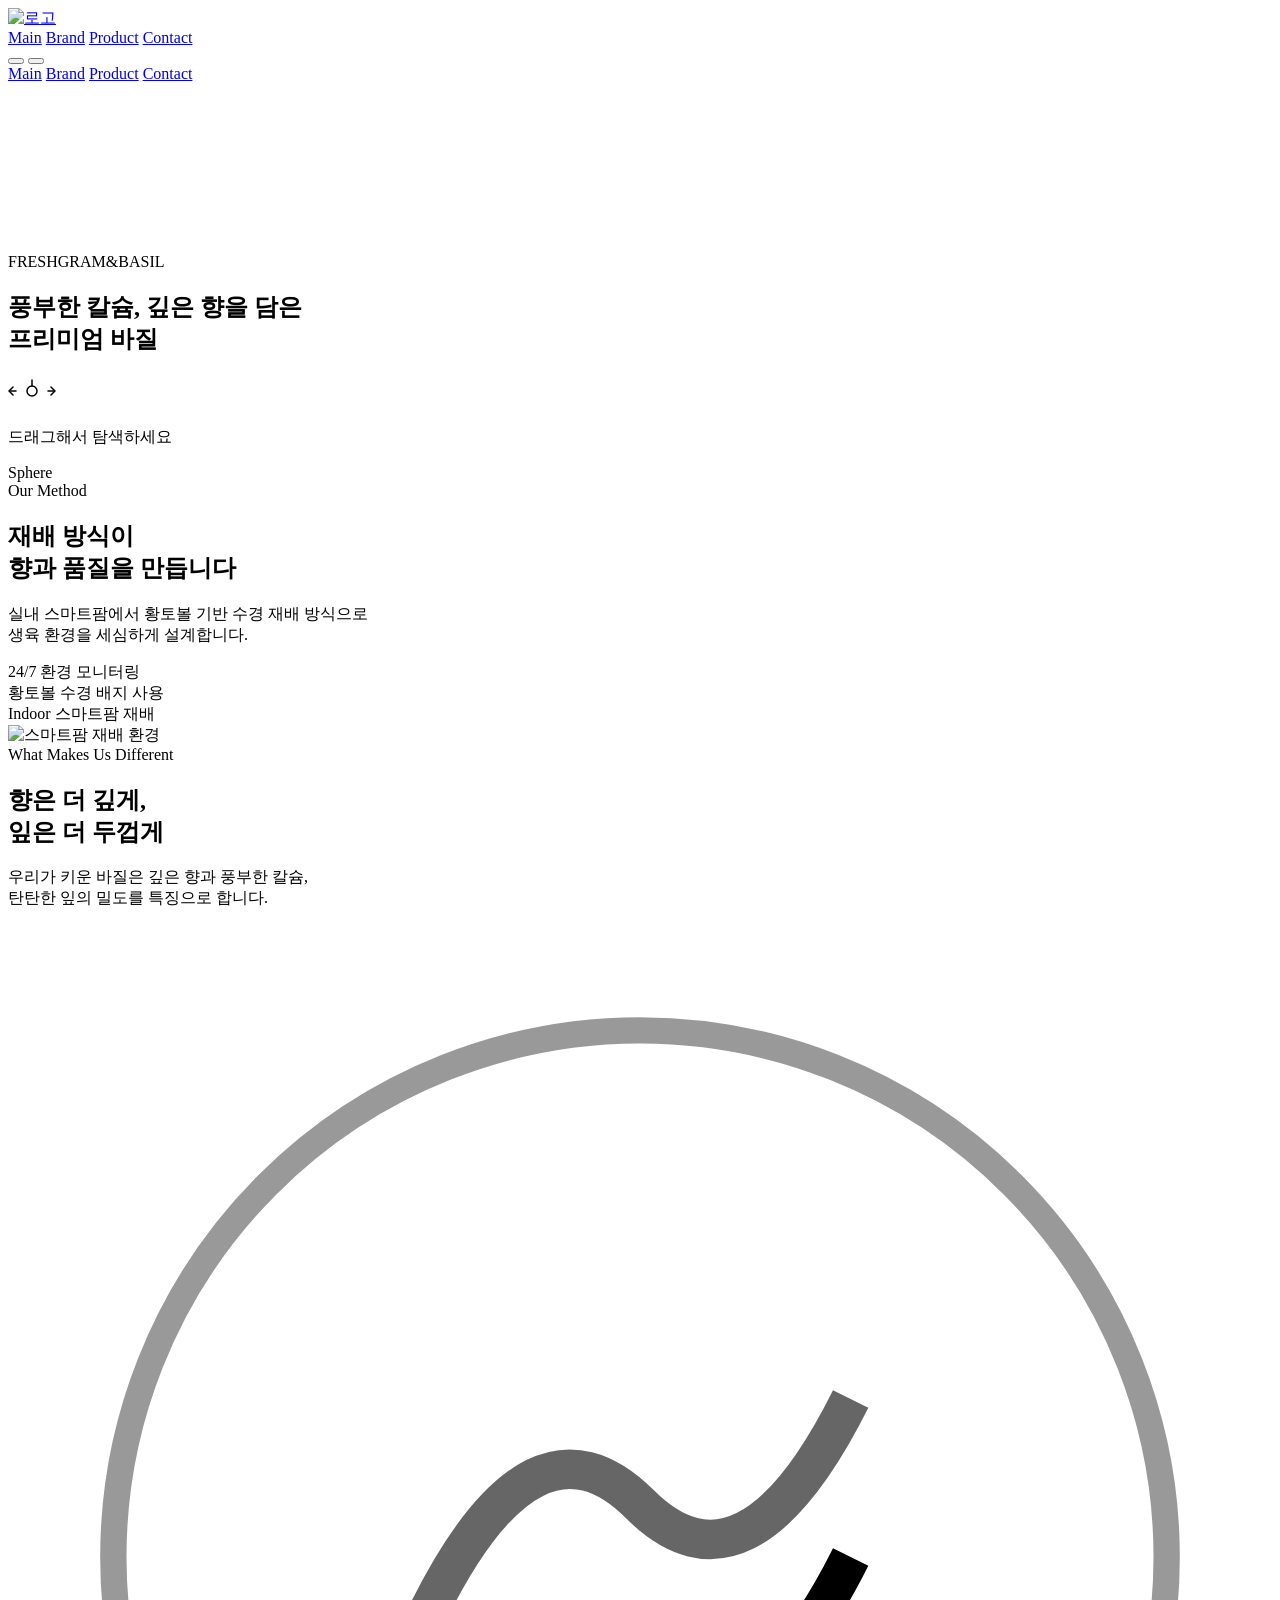
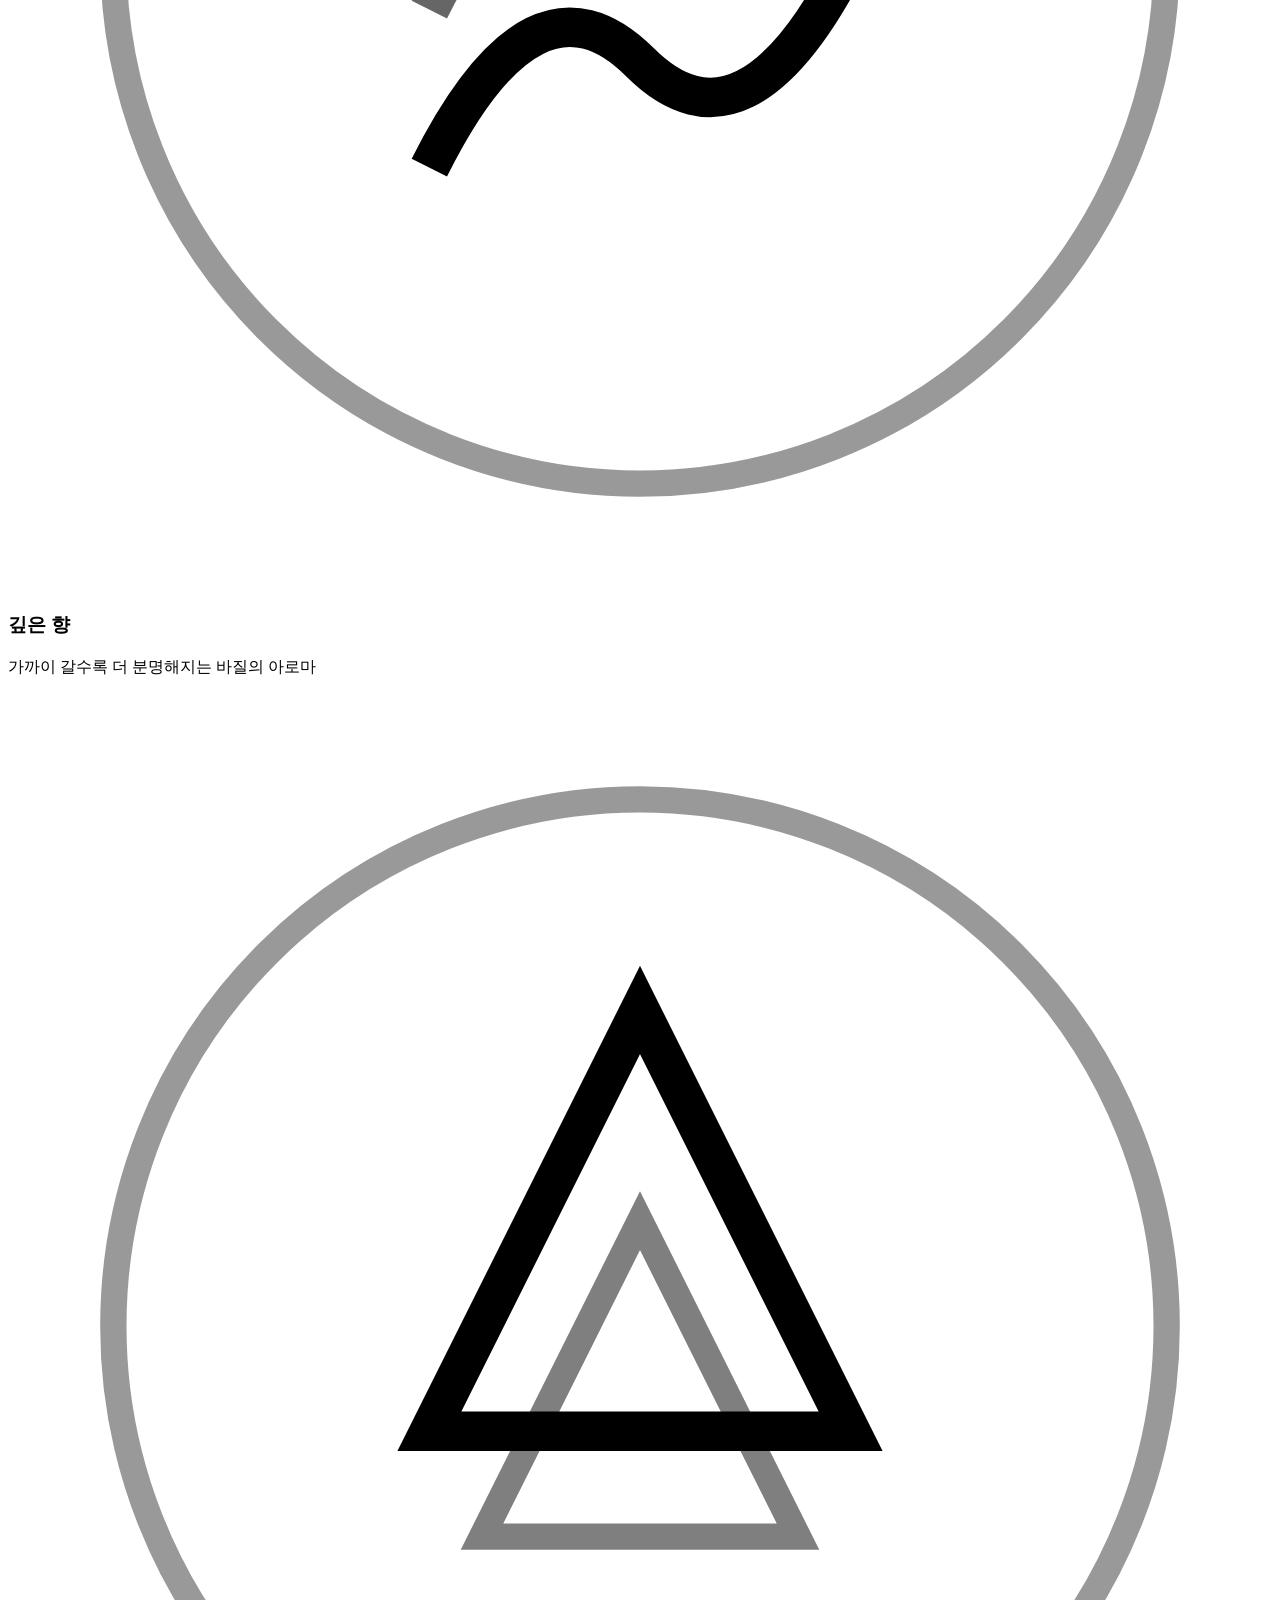
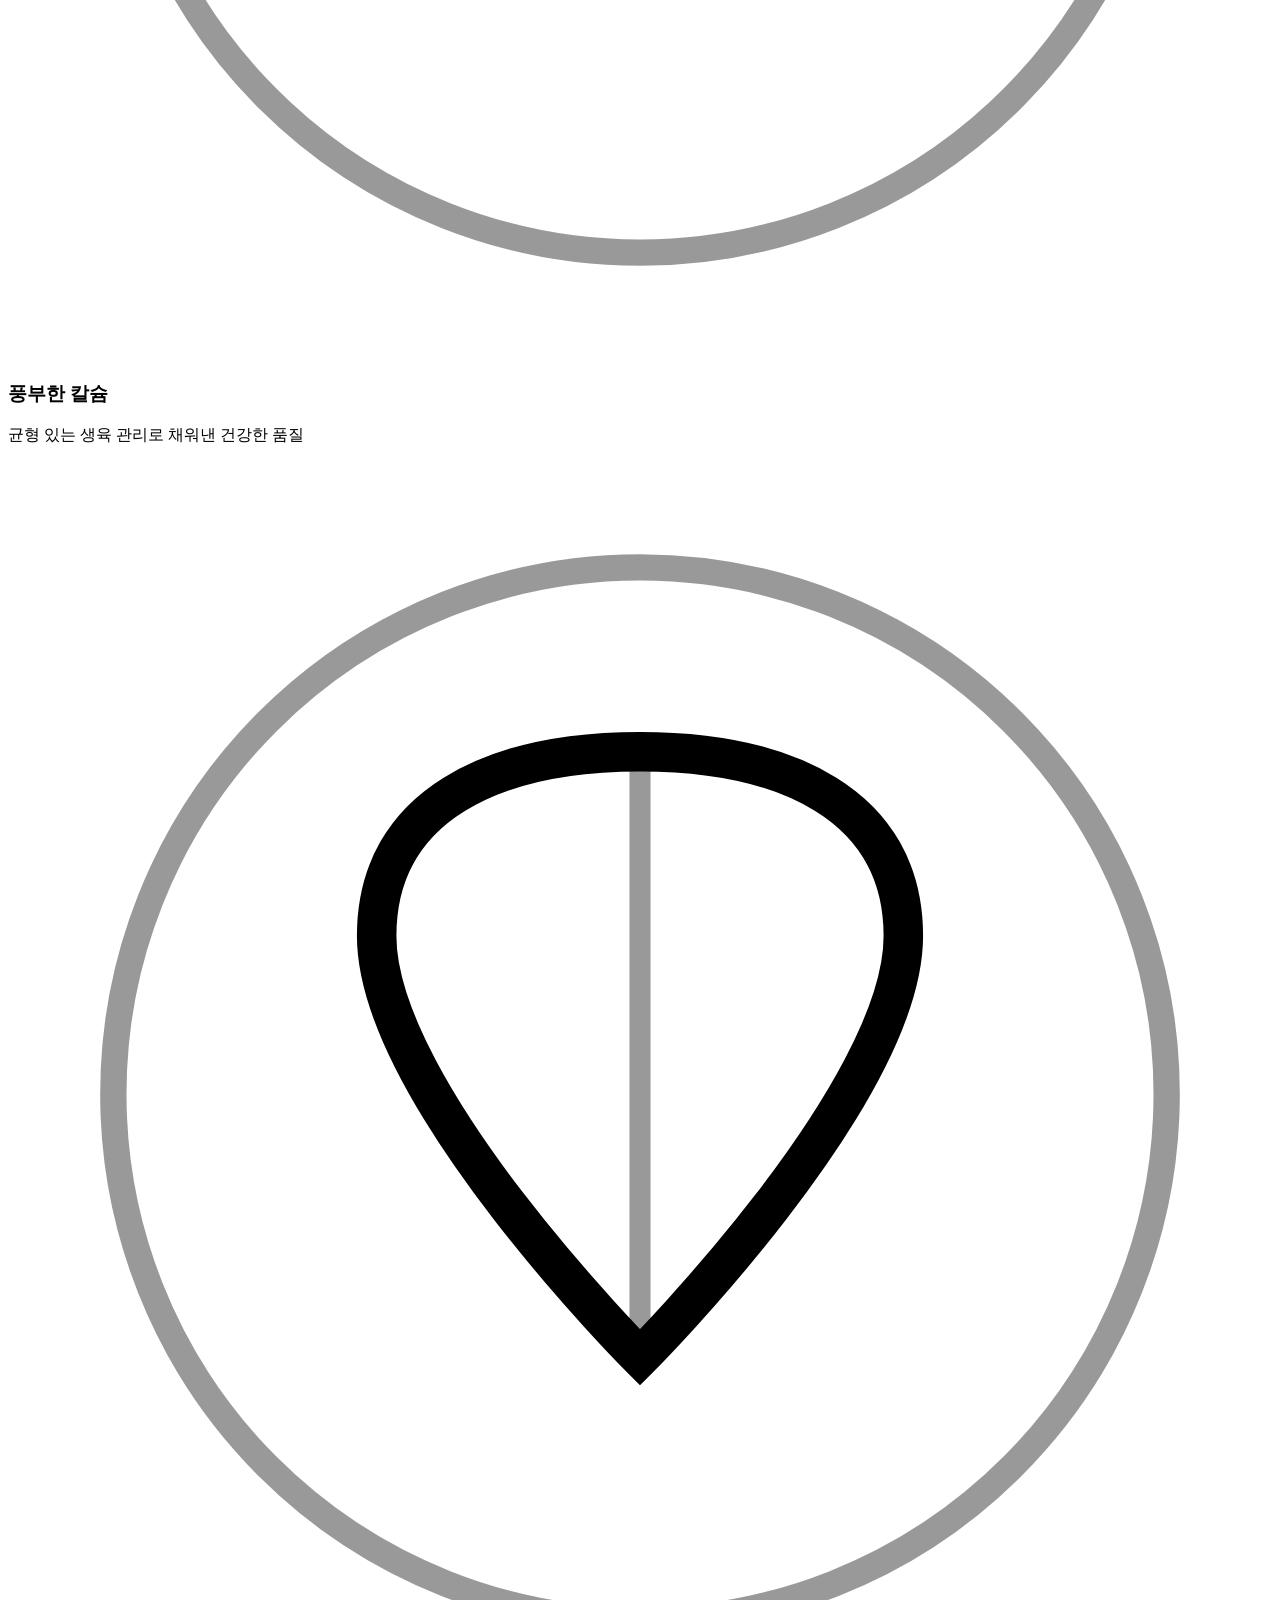
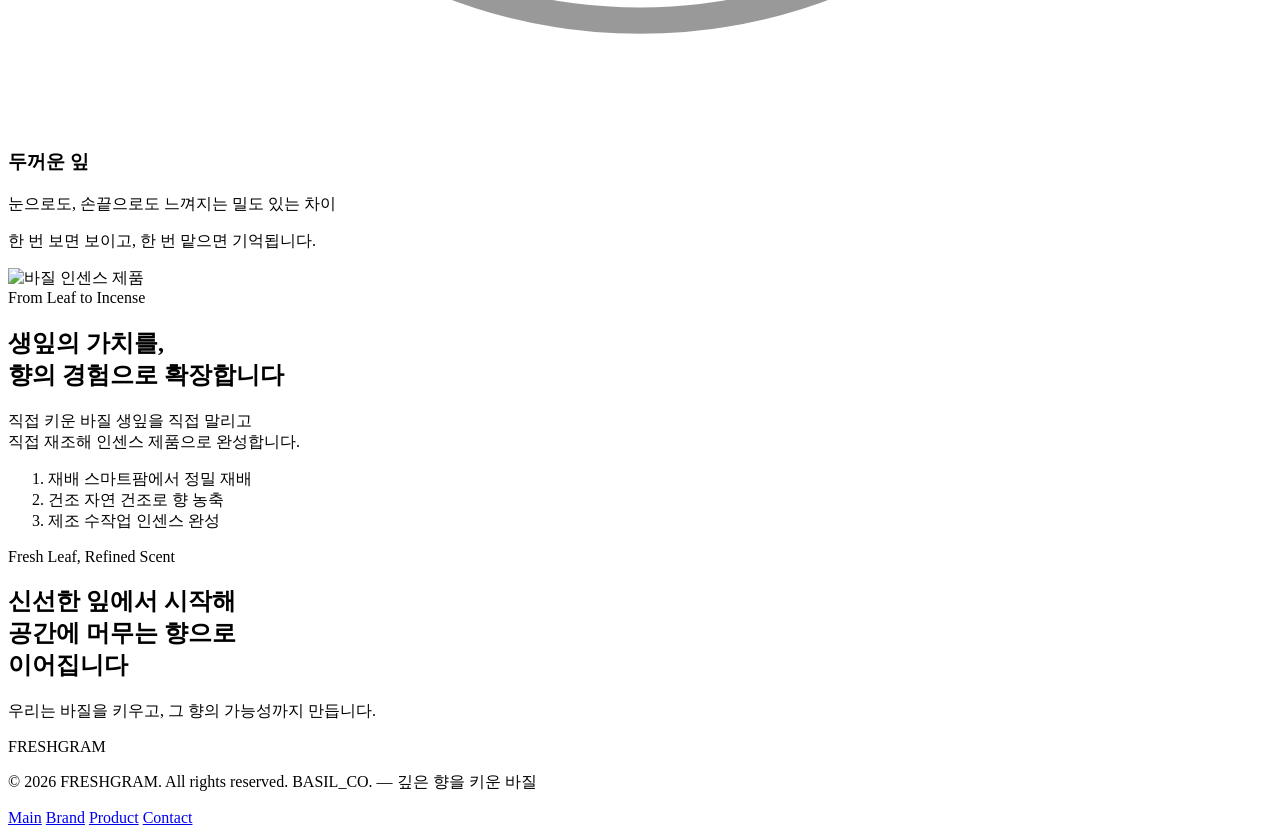
==== index.html @ 09520f6c "Add files via upload" ====
<!DOCTYPE html>
<html lang="ko">
<head>
  <meta charset="UTF-8" />
  <meta name="viewport" content="width=device-width, initial-scale=1.0" />
  <title>VERDANT AROMATICS — 깊은 향을 키운 바질 생잎</title>
  <link rel="stylesheet" href="css/style.css" />
  <link rel="stylesheet" href="css/hero_morph.css" />
</head>
<body>

  <!-- NAV -->
  <header class="nav" id="nav">
    <div class="nav__inner">
      <a href="#main" class="nav__logo">
  <img
    src="images/logo.png" alt="로고"
    class="nav__logo-icon"
  />
</a>
      <nav class="nav__menu" role="navigation" aria-label="주 메뉴">
        <a href="index.html"    class="nav__link nav__link--active">Main</a>
        <a href="brand.html"   class="nav__link" >Brand</a>
        <a href="product.html" class="nav__link" >Product</a>
        <a href="#contact"     class="nav__link">Contact</a>
      </nav>
      <button class="nav__cart" aria-label="장바구니">
        
      </button>
      <button class="nav__hamburger" id="hamburger" aria-label="메뉴 열기" aria-expanded="false">
        <span></span><span></span><span></span>
      </button>
    </div>
    <div class="nav__drawer" id="drawer">
      <a href="index.html"        class="nav__drawer-link">Main</a>
      <a href="brand.html"   class="nav__drawer-link">Brand</a>
      <a href="product.html" class="nav__drawer-link">Product</a>
      <a href="#contact"     class="nav__drawer-link">Contact</a>
    </div>
  </header>


  <!-- =============================================
       SECTION 1 — HERO  (파티클 구 → 바질 잎 모핑)

       레이어 순서 (아래→위):
         ① .hero__bg-img    배경 이미지     z:0  pointer-events:none
         ② .hero__bg-dim    다크 오버레이   z:1  pointer-events:none
         ③ #heroMorphCanvas 파티클 캔버스   z:2  ← 드래그 여기서만
         ④ .hero__overlay   하단 페이드     z:3  pointer-events:none
         ⑤ .hero__content   텍스트         z:4  pointer-events:none
         ⑥ .morph-hint      드래그 힌트    z:5  pointer-events:none
         ⑦ .morph-progress  진행 바        z:5  pointer-events:none

       📁 배경 이미지 교체 방법:
         #heroBgImg 의 src 값을 원하는 경로로 바꾸세요
         예) images/hero-bg.jpg  /  images/basil-field.jpeg
         이미지 없으면 다크 그린 그라디언트 자동 표시
  ============================================= -->
  <section class="hero-outer" id="main" aria-label="히어로">
    <div class="hero-wrap" id="heroWrap">

      <!-- ① 배경 이미지 (z:0)
           pointer-events:none 으로 드래그 완전 통과
           ─────────────────────────────────────── -->
      <div class="hero__bg-img">
        <img
          id="heroBgImg"
          src="images/basil.png"
          alt=""
          aria-hidden="true"
          onerror="this.parentElement.style.display='none'"
        />
      </div>

      <!-- ② 다크 오버레이 (z:1)
           이미지를 눌러서 파티클이 잘 보이게 함
           강도: hero-morph.css .hero__bg-dim rgba 값 조정
           ─────────────────────────────────────── -->
      <div class="hero__bg-dim"></div>

      <!-- ③ Three.js 파티클 캔버스 (z:2)
           드래그 이벤트가 오직 이 캔버스에서만 처리됨
           mix-blend-mode:screen → 배경 이미지와 자연 합성
           ─────────────────────────────────────── -->
      <canvas id="heroMorphCanvas" aria-hidden="true"></canvas>

      <!-- ④ 하단 페이드 오버레이 (z:3)
           텍스트 가독성용 그라디언트
           ─────────────────────────────────────── -->
      <div class="hero__overlay"></div>

      <!-- ⑤ 텍스트 블록 (z:4)
           JS가 모핑 단계에 따라 내용 교체
           ─────────────────────────────────────── -->
      <div class="hero__content">
        <p class="hero__label">FRESHGRAM&amp;BASIL</p>
        <h1 class="hero__headline">
          풍부한 칼슘, 깊은 향을 담은<br />프리미엄 바질
        </h1>
      </div>

      <!-- ⑥ 드래그 유도 힌트 (z:5)
           드래그 시작 시 JS가 opacity 서서히 감소
           ─────────────────────────────────────── -->
      <div class="morph-hint" id="morphHint">
        <div class="morph-hint__icon">
          <svg width="48" height="32" viewBox="0 0 48 32" fill="none">
            <polyline points="8,16 2,16" stroke="currentColor" stroke-width="1.5" stroke-linecap="round"/>
            <polyline points="5,12 1,16 5,20" stroke="currentColor" stroke-width="1.5" stroke-linecap="round" stroke-linejoin="round"/>
            <polyline points="40,16 46,16" stroke="currentColor" stroke-width="1.5" stroke-linecap="round"/>
            <polyline points="43,12 47,16 43,20" stroke="currentColor" stroke-width="1.5" stroke-linecap="round" stroke-linejoin="round"/>
            <circle cx="24" cy="16" r="5" stroke="currentColor" stroke-width="1.5" fill="none"/>
            <line x1="24" y1="11" x2="24" y2="5" stroke="currentColor" stroke-width="1.5" stroke-linecap="round"/>
          </svg>
        </div>
        <p class="morph-hint__text">드래그해서 탐색하세요</p>
      </div>

      <!-- ⑦ 모핑 진행 바 (z:5)
           Sphere → Morphing → Basil Leaf 단계 표시
           ─────────────────────────────────────── -->
      <div class="morph-progress">
        <div class="morph-progress__bar" id="morphProgressBar"></div>
        <span class="morph-progress__label" id="morphProgressLabel">Sphere</span>
      </div>

    </div>
  </section>


  <!-- SECTION 2: BRAND -->
  <section class="section section--cream" id="brand" aria-label="브랜드 철학">
    <div class="container split">
      <div class="split__text reveal">
        <span class="eyebrow">Our Method</span>
        <h2 class="headline-md">
          재배 방식이<br />향과 품질을 만듭니다
        </h2>
        <p class="body-lg">
          실내 스마트팜에서 황토볼 기반 수경 재배 방식으로<br />
          생육 환경을 세심하게 설계합니다.
        </p>
        <div class="stat-row">
          <div class="stat-item">
            <span class="stat-num">24/7</span>
            <span class="stat-desc">환경 모니터링</span>
          </div>
          <div class="stat-divider"></div>
          <div class="stat-item">
            <span class="stat-num">황토볼</span>
            <span class="stat-desc">수경 배지 사용</span>
          </div>
          <div class="stat-divider"></div>
          <div class="stat-item">
            <span class="stat-num">Indoor</span>
            <span class="stat-desc">스마트팜 재배</span>
          </div>
        </div>
      </div>
      <div class="split__image reveal reveal--right">
        <img src="images/브랜드사진/farm.jpeg" alt="스마트팜 재배 환경" class="split__img" loading="lazy"
             onerror="this.parentElement.classList.add('img-fallback')" />
        <div class="split__image-accent"></div>
      </div>
    </div>
  </section>


  <!-- SECTION 3: 품질 특징 -->
  <section class="section section--dark" id="quality" aria-label="품질 특징">
    <div class="container">
      <div class="quality__header reveal">
        <span class="eyebrow eyebrow--light">What Makes Us Different</span>
        <h2 class="headline-md headline-md--light">
          향은 더 깊게,<br />잎은 더 두껍게
        </h2>
        <p class="body-lg body-lg--muted">
          우리가 키운 바질은 깊은 향과 풍부한 칼슘,<br />탄탄한 잎의 밀도를 특징으로 합니다.
        </p>
      </div>
      <div class="feature-grid">
        <article class="feature-card reveal" style="--delay:0ms">
          <div class="feature-card__icon">
            <svg viewBox="0 0 48 48" fill="none">
              <circle cx="24" cy="24" r="20" stroke="currentColor" stroke-width="1" opacity="0.4"/>
              <path d="M16 32Q20 24 24 28Q28 32 32 24" stroke="currentColor" stroke-width="1.5" fill="none"/>
              <path d="M16 26Q20 18 24 22Q28 26 32 18" stroke="currentColor" stroke-width="1.5" fill="none" opacity="0.6"/>
            </svg>
          </div>
          <h3 class="feature-card__title">깊은 향</h3>
          <p class="feature-card__desc">가까이 갈수록 더 분명해지는 바질의 아로마</p>
        </article>
        <article class="feature-card reveal" style="--delay:120ms">
          <div class="feature-card__icon">
            <svg viewBox="0 0 48 48" fill="none">
              <circle cx="24" cy="24" r="20" stroke="currentColor" stroke-width="1" opacity="0.4"/>
              <polygon points="24,12 32,28 16,28" stroke="currentColor" stroke-width="1.5" fill="none"/>
              <polygon points="24,20 30,32 18,32" stroke="currentColor" stroke-width="1" fill="none" opacity="0.5"/>
            </svg>
          </div>
          <h3 class="feature-card__title">풍부한 칼슘</h3>
          <p class="feature-card__desc">균형 있는 생육 관리로 채워낸 건강한 품질</p>
        </article>
        <article class="feature-card reveal" style="--delay:240ms">
          <div class="feature-card__icon">
            <svg viewBox="0 0 48 48" fill="none">
              <circle cx="24" cy="24" r="20" stroke="currentColor" stroke-width="1" opacity="0.4"/>
              <path d="M24 34C24 34 14 24 14 18C14 13 18.5 11 24 11C29.5 11 34 13 34 18C34 24 24 34 24 34Z"
                    stroke="currentColor" stroke-width="1.5" fill="none"/>
              <path d="M24 34L24 11" stroke="currentColor" stroke-width="0.8" opacity="0.4"/>
            </svg>
          </div>
          <h3 class="feature-card__title">두꺼운 잎</h3>
          <p class="feature-card__desc">눈으로도, 손끝으로도 느껴지는 밀도 있는 차이</p>
        </article>
      </div>
      <p class="quality__quote reveal">
        한 번 보면 보이고, 한 번 맡으면 기억됩니다.
      </p>
    </div>
  </section>


  <!-- SECTION 4: PRODUCT -->
  <section class="section section--cream" id="product" aria-label="제품 소개">
    <div class="container split split--reverse">
      <div class="split__image reveal">
        <img src="images/브랜드사진/incense.png" alt="바질 인센스 제품" class="split__img" loading="lazy"
             onerror="this.parentElement.classList.add('img-fallback')" />
        <div class="split__image-accent split__image-accent--left"></div>
      </div>
      <div class="split__text reveal reveal--right">
        <span class="eyebrow">From Leaf to Incense</span>
        <h2 class="headline-md">
          생잎의 가치를,<br />향의 경험으로 확장합니다
        </h2>
        <p class="body-lg">
          직접 키운 바질 생잎을 직접 말리고<br />
          직접 재조해 인센스 제품으로 완성합니다.
        </p>
        <ol class="process-list">
          <li class="process-item">
            <span class="process-item__step">재배</span>
            <span class="process-item__desc">스마트팜에서 정밀 재배</span>
          </li>
          <li class="process-item">
            <span class="process-item__step">건조</span>
            <span class="process-item__desc">자연 건조로 향 농축</span>
          </li>
          <li class="process-item">
            <span class="process-item__step">제조</span>
            <span class="process-item__desc">수작업 인센스 완성</span>
          </li>
        </ol>
      </div>
    </div>
  </section>


  <!-- SECTION 5: CONTACT -->
  <section class="section section--forest" id="contact" aria-label="문의">
    <div class="closing__bg-img">
      <img src="images/브랜드사진/farm.jpeg" alt="" aria-hidden="true" loading="lazy"
           onerror="this.style.display='none'" />
    </div>
    <div class="container closing__content reveal">
      <span class="eyebrow eyebrow--gold">Fresh Leaf, Refined Scent</span>
      <h2 class="display-lg display-lg--light">
        신선한 잎에서 시작해<br />공간에 머무는 향으로 <br />이어집니다
      </h2>
      <p class="body-lg body-lg--muted">
        우리는 바질을 키우고, 그 향의 가능성까지 만듭니다.
      </p>
    </div>
  </section>


  <!-- FOOTER -->
  <footer class="footer">
    <div class="container footer__inner">
      <p class="footer__brand">FRESHGRAM</p>
      <p class="footer__copy">
        © 2026 FRESHGRAM. All rights reserved. BASIL_CO. — 깊은 향을 키운 바질</span>
      </p>
      <nav class="footer__links" aria-label="푸터 메뉴">
        <a href="#main">Main</a>
        <a href="#brand">Brand</a>
        <a href="#product">Product</a>
        <a href="#contact">Contact</a>
      </nav>
    </div>
  </footer>

  <div class="toast" id="toast" role="status" aria-live="polite"></div>

  <script src="js/cursor.js"></script> 
  <script src="js/smoke.js"></script>
  <script src="js/hero_morph.js"></script>
  <script src="js/script.js"></script>
</body>
</html>
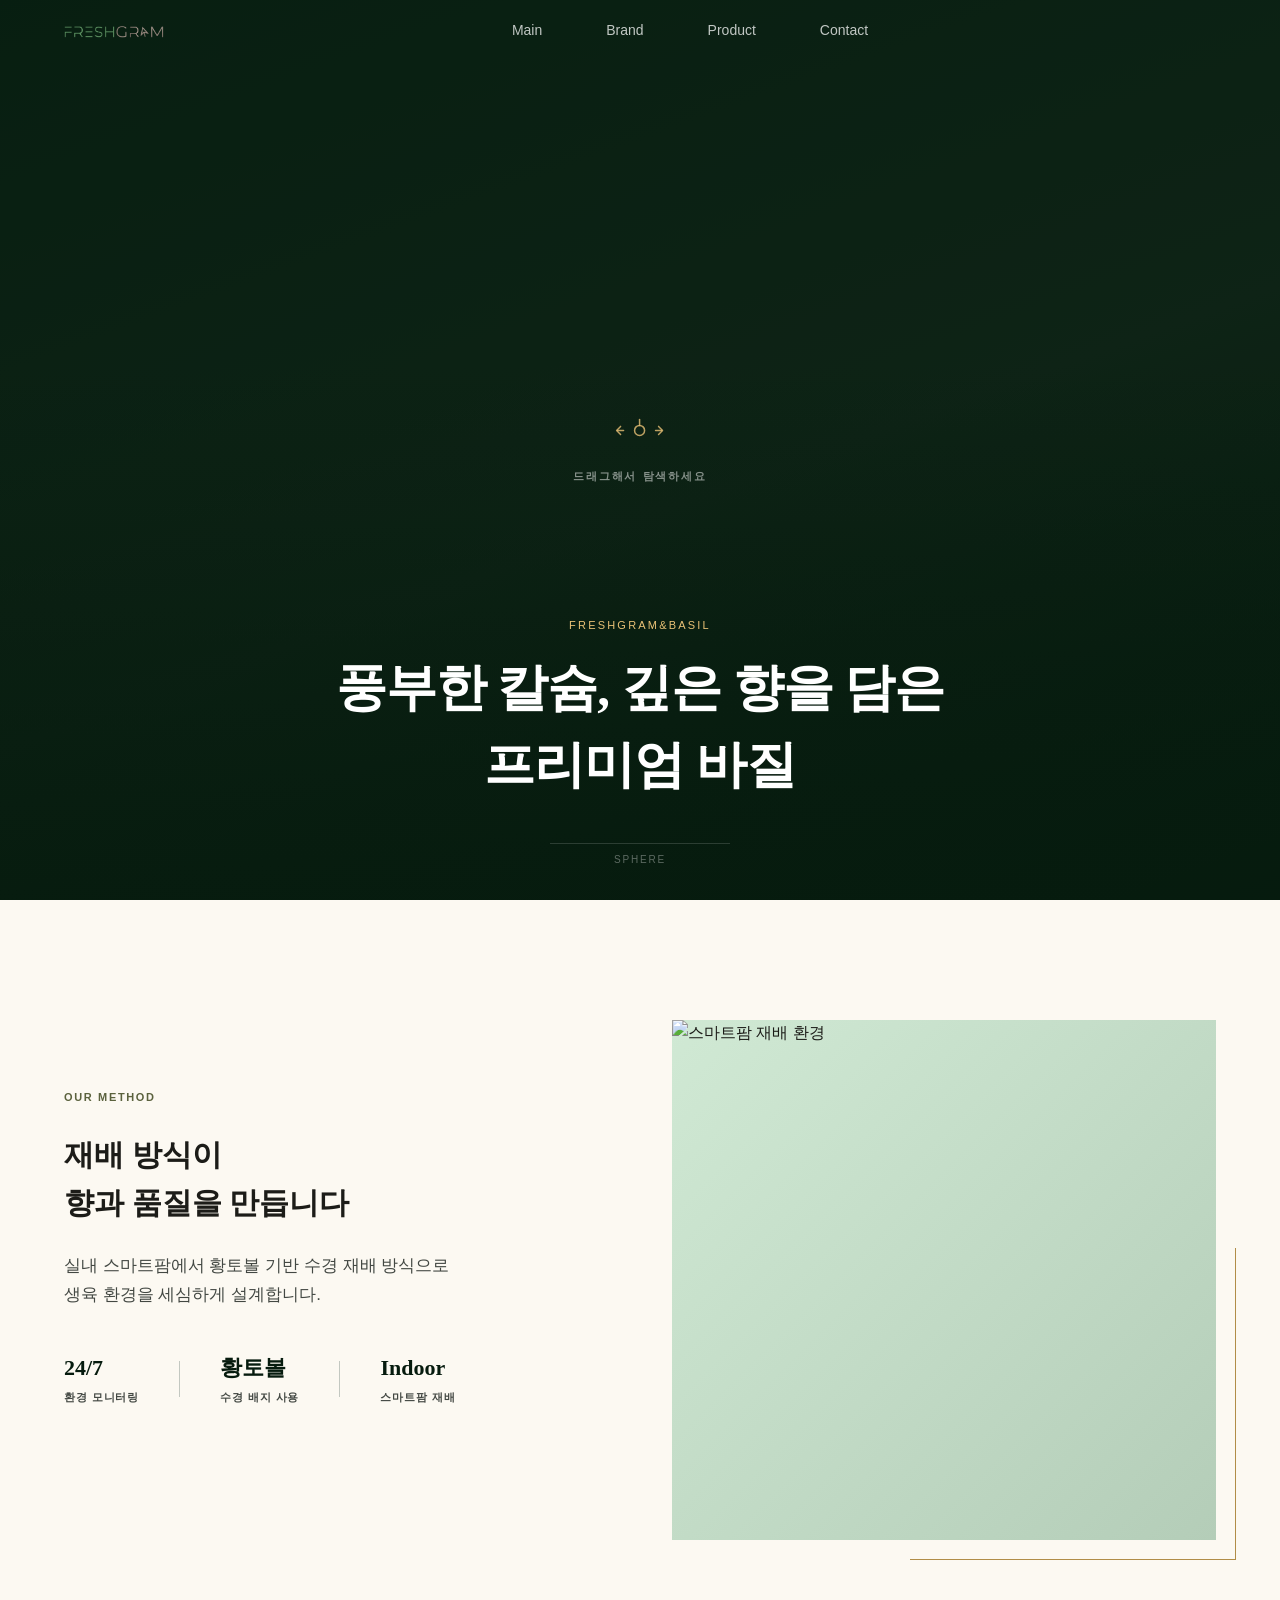
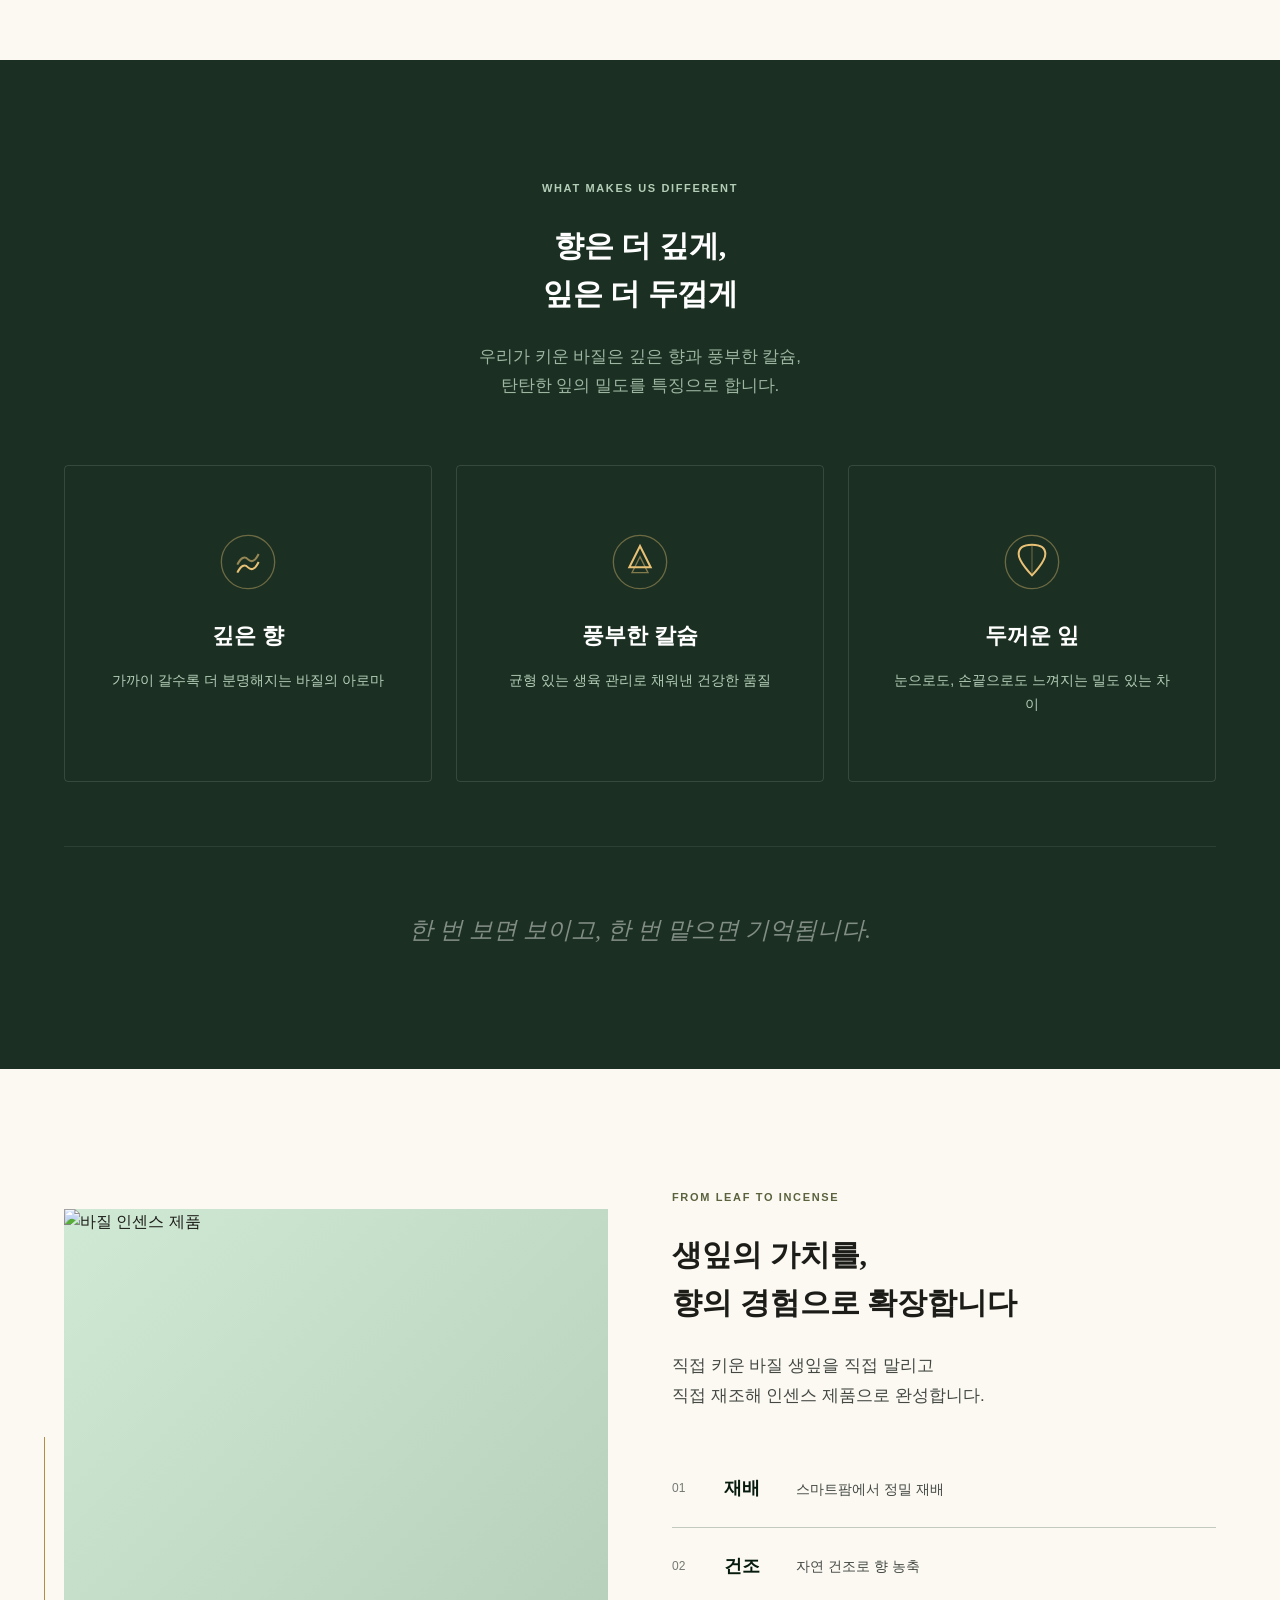
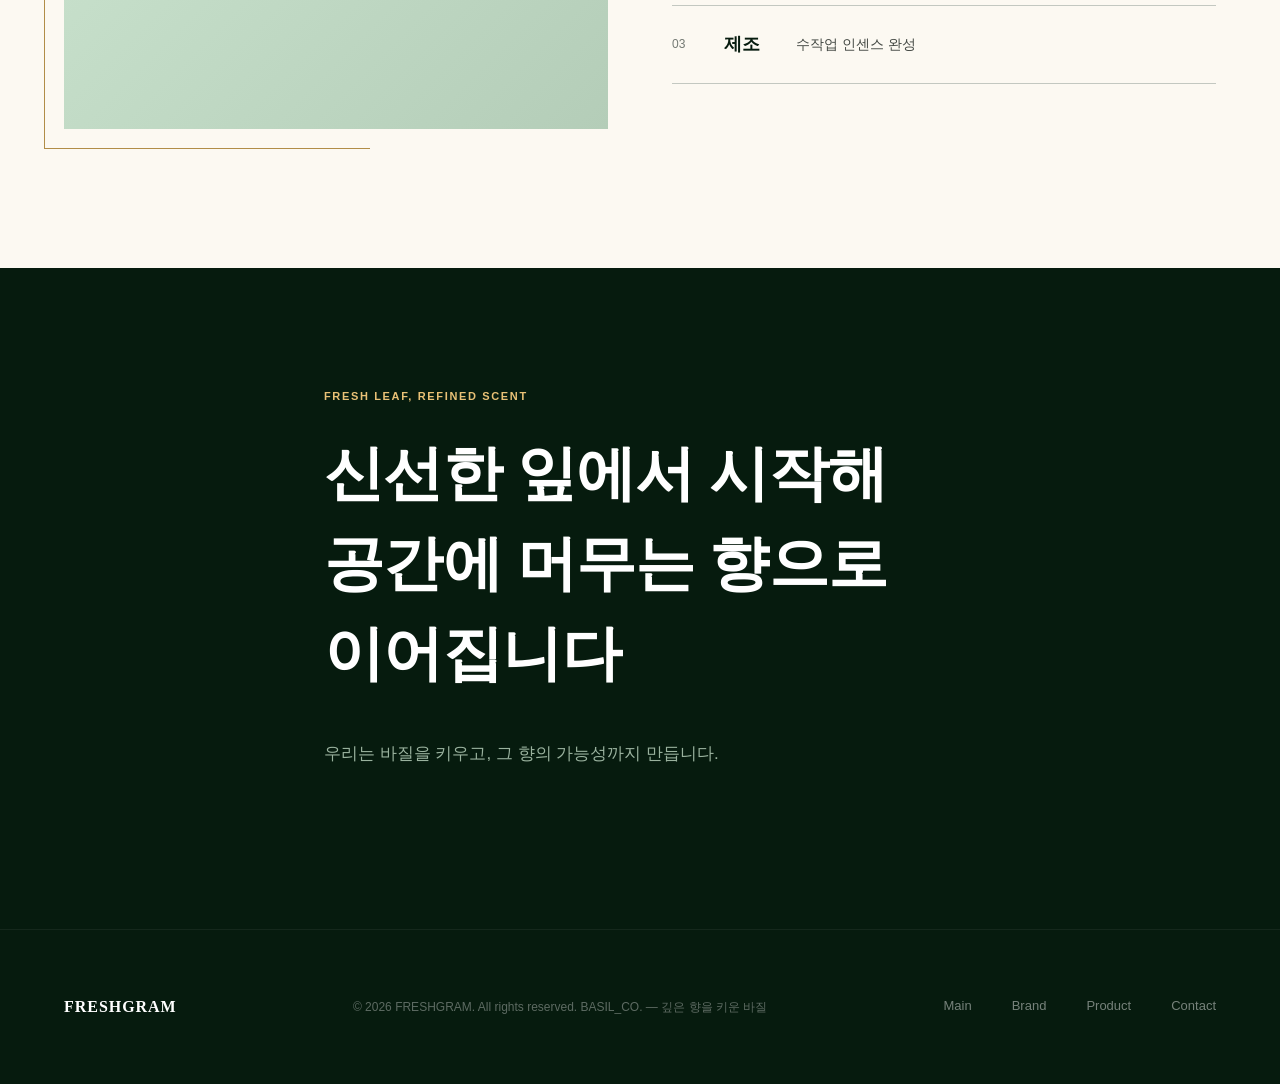
==== commit 21b0b09e: "Update index.html" ====
--- a/index.html
+++ b/index.html
@@ -3,9 +3,9 @@
 <head>
   <meta charset="UTF-8" />
   <meta name="viewport" content="width=device-width, initial-scale=1.0" />
-  <title>VERDANT AROMATICS — 깊은 향을 키운 바질 생잎</title>
+  <title>Freshgram</title>
   <link rel="stylesheet" href="css/style.css" />
-  <link rel="stylesheet" href="css/hero_morph.css" />
+  <link rel="stylesheet" href="css/Hero_morph.css" />
 </head>
 <body>
 
@@ -296,7 +296,7 @@
 
   <script src="js/cursor.js"></script> 
   <script src="js/smoke.js"></script>
-  <script src="js/hero_morph.js"></script>
+  <script src="js/Hero_morph.js"></script>
   <script src="js/script.js"></script>
 </body>
-</html>+</html>
--- a/css/style.css
+++ b/css/style.css
@@ -0,0 +1,304 @@
+/* =============================================
+   VERDANT AROMATICS — style.css
+   ✅ file:// 완전 호환 / 외부 리소스 없음
+============================================= */
+
+/* ── 1. 디자인 토큰 ─────────────────────── */
+:root {
+  --color-surface:        #fcf9f2;
+  --color-surface-dim:    #dcdad3;
+  --color-on-surface:     #1c1c18;
+  --color-on-surface-var: #434843;
+  --color-outline:        #737973;
+  --color-outline-var:    #c3c8c1;
+  --color-primary:        #061b0e;
+  --color-primary-bg:     #1b3022;
+  --color-primary-light:  #b4cdb8;
+  --color-primary-xlight: #d0e9d4;
+  --color-secondary:      #5b623e;
+  --color-gold:           #b18d48;
+  --color-gold-light:     #e9c176;
+  --color-white:          #ffffff;
+
+  --font-display: Georgia, 'Times New Roman', 'Nanum Myeongjo', serif;
+  --font-body: -apple-system, BlinkMacSystemFont, 'Apple SD Gothic Neo',
+               'Malgun Gothic', 'Noto Sans KR', sans-serif;
+
+  --space-sm:  16px;
+  --space-md:  24px;
+  --space-lg:  40px;
+  --space-xl:  64px;
+  --space-2xl: 120px;
+
+  --container-max:  1280px;
+  --margin-desktop: 64px;
+  --radius:         4px;
+  --ease-out: cubic-bezier(0.25, 0.46, 0.45, 0.94);
+}
+
+/* ── 2. 리셋 ─────────────────────────────── */
+*, *::before, *::after { box-sizing: border-box; margin: 0; padding: 0; }
+html { scroll-behavior: smooth; font-size: 16px; }
+body {
+  font-family: var(--font-body);
+  background: var(--color-surface);
+  color: var(--color-on-surface);
+  line-height: 1.6;
+  overflow-x: hidden;
+  -webkit-font-smoothing: antialiased;
+}
+img, video { display: block; max-width: 100%; }
+a { text-decoration: none; color: inherit; }
+button { background: none; border: none; cursor: pointer; font-family: var(--font-body); }
+ol, ul { list-style: none; }
+:focus-visible { outline: 2px solid var(--color-gold); outline-offset: 3px; }
+@media (prefers-reduced-motion: reduce) {
+  *, *::before, *::after { animation-duration: 0.01ms !important; transition-duration: 0.01ms !important; }
+}
+
+/* ── 3. 공통 레이아웃 ───────────────────── */
+.container {
+  width: 100%;
+  max-width: var(--container-max);
+  margin-inline: auto;
+  padding-inline: var(--margin-desktop);
+}
+.section { position: relative; padding-block: var(--space-2xl); }
+.section--cream  { background: var(--color-surface); }
+.section--dark   { background: var(--color-primary-bg); }
+.section--forest { background: var(--color-primary); overflow: hidden; }
+
+.split {
+  display: grid;
+  grid-template-columns: 1fr 1fr;
+  gap: var(--space-xl);
+  align-items: center;
+}
+.split--reverse .split__text  { order: 2; }
+.split--reverse .split__image { order: 1; }
+
+/* ── 4. 타이포그래피 ─────────────────────── */
+.eyebrow {
+  display: block;
+  font-size: 11px; font-weight: 600;
+  letter-spacing: 0.15em; text-transform: uppercase;
+  color: var(--color-secondary);
+  margin-bottom: var(--space-md);
+}
+.eyebrow--light { color: var(--color-primary-light); }
+.eyebrow--gold  { color: var(--color-gold-light); }
+
+.display-lg {
+  font-family: var(--font-display);
+  font-size: clamp(36px, 5vw, 60px);
+  font-weight: 700; line-height: 1.5; letter-spacing: -0.01em;
+  color: var(--color-on-surface); margin-bottom: var(--space-lg);
+}
+.display-lg--light { color: var(--color-white); }
+
+.headline-md {
+  font-family: var(--font-display);
+  font-size: clamp(20px, 3.5vw, 30px);
+  font-weight: 700; line-height: 1.6;
+  color: var(--color-on-surface); margin-bottom: var(--space-md);
+}
+.headline-md--light { color: var(--color-white); }
+
+.body-lg {
+  font-size: 17px; line-height: 1.75;
+  color: var(--color-on-surface-var); margin-bottom: var(--space-lg);
+}
+.body-lg--muted { color: var(--color-primary-light); opacity: 0.85; }
+
+/* ── 5. 내비게이션 ───────────────────────── */
+.nav {
+  position: fixed; top: 0; left: 0; right: 0;
+  z-index: 1000;
+  transition: background 0.6s var(--ease-out);
+  background: transparent;
+}
+.nav.scrolled { background: rgba(6,27,14,0.85); }
+.nav.on-light {
+  background: rgba(252,249,242,0.95);
+  box-shadow: 0 1px 0 var(--color-surface-dim);
+}
+.nav__inner {
+  display: flex; align-items: center; justify-content: space-between;
+  padding: var(--space-sm) var(--margin-desktop); height: 64px;
+}
+.nav__logo { display: flex; align-items: center; gap: 10px; color: var(--color-white); transition: color 0.3s; }
+.nav.on-light .nav__logo { color: var(--color-primary); }
+.nav__logo-icon { width: 100px;height: 36px;object-fit: contain; }
+.nav__logo-text { font-family: var(--font-display); font-size: 15px; font-weight: 700; letter-spacing: 0.06em; }
+
+.nav__menu { display: flex; gap: var(--space-xl); }
+.nav__link { font-size: 14px; color: rgba(255,255,255,0.75); transition: color 0.3s; position: relative; padding-bottom: 4px; }
+.nav.on-light .nav__link { color: var(--color-on-surface-var); }
+.nav__link:hover, .nav__link--active { color: var(--color-white); }
+.nav.on-light .nav__link:hover, .nav.on-light .nav__link--active { color: var(--color-primary); }
+.nav__link--active::after { content: ''; position: absolute; bottom: 0; left: 0; right: 0; height: 1px; background: currentColor; }
+
+.nav__cart { color: rgba(255,255,255,0.8); transition: color 0.3s; }
+.nav.on-light .nav__cart { color: var(--color-on-surface); }
+.nav__cart:hover { color: var(--color-gold-light); }
+
+.nav__hamburger { display: none; flex-direction: column; gap: 5px; padding: 4px; }
+.nav__hamburger span { display: block; width: 22px; height: 1.5px; background: var(--color-white); transition: transform 0.3s, opacity 0.3s; }
+.nav.on-light .nav__hamburger span { background: var(--color-on-surface); }
+.nav__hamburger.open span:nth-child(1) { transform: translateY(6.5px) rotate(45deg); }
+.nav__hamburger.open span:nth-child(2) { opacity: 0; }
+.nav__hamburger.open span:nth-child(3) { transform: translateY(-6.5px) rotate(-45deg); }
+
+.nav__drawer { display: none; flex-direction: column; background: var(--color-primary); padding: var(--space-md) var(--space-xl); gap: var(--space-md); }
+.nav__drawer.open { display: flex; }
+.nav__drawer-link { font-size: 16px; color: rgba(255,255,255,0.8); transition: color 0.2s; }
+.nav__drawer-link:hover { color: var(--color-white); }
+
+/* ── 6. 히어로 — hero-morph.css 로 이전됨 */
+
+/* ── 7. 스플릿 섹션 ─────────────────────── */
+.split__image { position: relative; }
+.split__img { width: 100%; height: 520px; object-fit: cover; }
+.img-fallback {
+  height: 520px;
+  background: linear-gradient(135deg, var(--color-primary-xlight), var(--color-primary-light));
+}
+.split__image-accent {
+  position: absolute; bottom: -20px; right: -20px;
+  width: 60%; height: 60%;
+  border-right: 1px solid var(--color-gold);
+  border-bottom: 1px solid var(--color-gold);
+  pointer-events: none;
+}
+.split__image-accent--left {
+  right: auto; left: -20px;
+  border-right: none; border-left: 1px solid var(--color-gold);
+}
+.stat-row { display: flex; align-items: center; gap: var(--space-lg); margin-top: var(--space-lg); margin-bottom: var(--space-xl); }
+.stat-item { display: flex; flex-direction: column; gap: 4px; }
+.stat-num { font-family: var(--font-display); font-size: 22px; font-weight: 700; color: var(--color-primary); }
+.stat-desc { font-size: 11px; font-weight: 600; letter-spacing: 0.08em; color: var(--color-on-surface-var); text-transform: uppercase; }
+.stat-divider { width: 1px; height: 36px; background: var(--color-outline-var); flex-shrink: 0; }
+
+/* ── 8. 품질 카드 ───────────────────────── */
+.quality__header { text-align: center; max-width: 640px; margin: 0 auto var(--space-xl); }
+.feature-grid { display: grid; grid-template-columns: repeat(3,1fr); gap: var(--space-md); margin-bottom: var(--space-xl); }
+.feature-card {
+  border: 1px solid rgba(255,255,255,0.12);
+  padding: var(--space-xl) var(--space-lg);
+  text-align: center; border-radius: var(--radius);
+  transition: border-color 0.6s var(--ease-out), transform 0.4s var(--ease-out);
+}
+.feature-card:hover { border-color: var(--color-gold); transform: translateY(-4px); }
+.feature-card__icon { width: 64px; height: 64px; margin: 0 auto var(--space-md); color: var(--color-gold-light); }
+.feature-card__icon svg { width: 100%; height: 100%; }
+.feature-card__title { font-family: var(--font-display); font-size: 22px; font-weight: 700; color: var(--color-white); margin-bottom: var(--space-sm); }
+.feature-card__desc { font-size: 14px; line-height: 1.7; color: var(--color-primary-light); }
+.quality__quote {
+  text-align: center; font-family: var(--font-display);
+  font-size: clamp(17px,2.5vw,24px); font-style: italic;
+  color: rgba(255,255,255,0.45);
+  padding-top: var(--space-xl); border-top: 1px solid rgba(255,255,255,0.08);
+}
+
+/* ── 9. 프로세스 리스트 ─────────────────── */
+.process-list { display: flex; flex-direction: column; margin-bottom: var(--space-xl); counter-reset: process-counter; }
+.process-item {
+  display: flex; align-items: center; gap: var(--space-md);
+  padding: var(--space-md) 0; border-bottom: 1px solid var(--color-outline-var);
+  counter-increment: process-counter;
+}
+.process-item::before { content: counter(process-counter,decimal-leading-zero); font-size: 12px; color: var(--color-outline); min-width: 28px; }
+.process-item__step { font-family: var(--font-display); font-size: 18px; font-weight: 700; color: var(--color-primary); min-width: 48px; }
+.process-item__desc { font-size: 14px; color: var(--color-on-surface-var); }
+
+/* ── 10. 버튼 ────────────────────────────── */
+.btn {
+  display: inline-flex; align-items: center; gap: 8px;
+  padding: 14px 32px; font-size: 13px; font-weight: 600;
+  letter-spacing: 0.1em; text-transform: uppercase;
+  border-radius: var(--radius); border: 1px solid transparent;
+  transition: transform 0.3s var(--ease-out), background 0.3s, border-color 0.3s;
+}
+.btn:hover { transform: scale(1.02); }
+.btn--primary { background: var(--color-primary); color: var(--color-surface); border-color: var(--color-primary); }
+.btn--primary:hover { background: var(--color-primary-bg); }
+.btn--ghost { background: transparent; color: var(--color-white); border-color: rgba(255,255,255,0.35); margin-top: var(--space-lg); }
+.btn--ghost:hover { border-color: var(--color-gold-light); color: var(--color-gold-light); }
+
+/* ── 11. Contact ────────────────────────── */
+.closing__bg-img { position: absolute; inset: 0; overflow: hidden; }
+.closing__bg-img img { width: 100%; height: 100%; object-fit: cover; opacity: 0.07; filter: grayscale(100%); }
+.closing__content { position: relative; z-index: 2; max-width: 760px; }
+
+/* ── 12. 폼 ──────────────────────────────── */
+.contact-form { margin-top: var(--space-xl); max-width: 560px; }
+.form-row { display: grid; grid-template-columns: 1fr 1fr; gap: var(--space-md); margin-bottom: var(--space-md); }
+.form-field { position: relative; }
+.form-field--full { margin-bottom: var(--space-md); }
+.form-field input {
+  width: 100%; background: transparent; border: none;
+  border-bottom: 1px solid rgba(255,255,255,0.25);
+  padding: var(--space-sm) 0; font-family: var(--font-body); font-size: 15px;
+  color: var(--color-white); outline: none; transition: border-color 0.3s;
+}
+.form-field input:focus { border-bottom-color: var(--color-gold-light); }
+.form-field label {
+  position: absolute; top: 12px; left: 0;
+  font-size: 14px; color: rgba(255,255,255,0.4); pointer-events: none;
+  transition: transform 0.3s var(--ease-out), font-size 0.3s, color 0.3s;
+}
+.form-field input:focus + label,
+.form-field input:not(:placeholder-shown) + label {
+  transform: translateY(-20px); font-size: 11px; letter-spacing: 0.1em; color: var(--color-gold-light);
+}
+
+/* ── 13. 푸터 ────────────────────────────── */
+.footer { background: var(--color-primary); padding-block: var(--space-xl); border-top: 1px solid rgba(255,255,255,0.06); }
+.footer__inner { display: flex; align-items: center; justify-content: space-between; flex-wrap: wrap; gap: var(--space-md); }
+.footer__brand { font-family: var(--font-display); font-size: 16px; font-weight: 700; color: var(--color-white); letter-spacing: 0.06em; }
+.footer__copy { font-size: 12px; line-height: 1.7; color: rgba(255,255,255,0.35); text-align: center; }
+.footer__links { display: flex; gap: var(--space-lg); }
+.footer__links a { font-size: 13px; color: rgba(255,255,255,0.45); transition: color 0.25s; }
+.footer__links a:hover { color: var(--color-white); }
+
+/* ── 14. 스크롤 리빌 ─────────────────────── */
+.reveal { opacity: 0; transform: translateY(32px); transition: opacity 0.8s var(--ease-out), transform 0.8s var(--ease-out); transition-delay: var(--delay,0ms); }
+.reveal--right { transform: translateX(32px); }
+.reveal.visible { opacity: 1; transform: translate(0,0); }
+
+/* ── 15. 토스트 & 흔들기 ─────────────────── */
+.toast {
+  position: fixed; bottom: 32px; right: 32px; z-index: 9999;
+  background: var(--color-primary-bg); color: var(--color-white);
+  padding: 14px 24px; border-left: 3px solid var(--color-gold);
+  font-size: 14px; border-radius: var(--radius);
+  box-shadow: 0 8px 32px rgba(6,27,14,0.4);
+  opacity: 0; transform: translateY(16px);
+  transition: opacity 0.4s, transform 0.4s; pointer-events: none;
+}
+.toast.show { opacity: 1; transform: translateY(0); }
+@keyframes shake {
+  0%,100% { transform: translateX(0); }
+  20%     { transform: translateX(-6px); }
+  40%     { transform: translateX(6px); }
+  60%     { transform: translateX(-4px); }
+  80%     { transform: translateX(4px); }
+}
+.shake { animation: shake 0.4s ease-in-out; }
+
+/* ── 16. 반응형 ──────────────────────────── */
+@media (max-width: 768px) {
+  :root { --margin-desktop: 20px; --space-2xl: 80px; }
+  .nav__menu, .nav__cart { display: none; }
+  .nav__hamburger { display: flex; }
+  .nav__inner { padding-inline: var(--space-sm); }
+  .split { grid-template-columns: 1fr; gap: var(--space-lg); }
+  .split--reverse .split__text, .split--reverse .split__image { order: unset; }
+  .split__img, .img-fallback { height: 260px; }
+  .feature-grid { grid-template-columns: 1fr; }
+  .stat-row { flex-direction: column; align-items: flex-start; gap: var(--space-md); }
+  .stat-divider { width: 40px; height: 1px; }
+  .form-row { grid-template-columns: 1fr; }
+  .footer__inner { flex-direction: column; text-align: center; }
+}
--- a/css/Hero_morph.css
+++ b/css/Hero_morph.css
@@ -0,0 +1,201 @@
+/* =============================================
+   VERDANT AROMATICS — hero-morph.css
+   히어로 파티클 모핑 인터랙션 전용 스타일
+============================================= */
+
+/* ── 1. 히어로 외부 컨테이너 ────────────────
+   100vh 고정, 이미지 없을 때 다크 그린 폴백   */
+.hero-outer {
+  position: relative;
+  height: 100vh;
+  min-height: 600px;
+  background: linear-gradient(160deg, #0b2416 0%, #1b3022 55%, #061b0e 100%);
+  overflow: hidden;
+}
+
+/* ── 2. 래퍼: 모든 레이어 담는 컨테이너 ───── */
+.hero-wrap {
+  position: relative;
+  width: 100%;
+  height: 100%;
+  overflow: hidden;
+}
+
+/* ── 3. ① 배경 이미지 (z-index: 0) ──────────
+   pointer-events: none → 드래그 완전 통과      */
+.hero__bg-img {
+  position: absolute;
+  inset: 0;
+  z-index: 0;
+  pointer-events: none;
+}
+.hero__bg-img img {
+  width: 100%;
+  height: 100%;
+  object-fit: cover;
+  object-position: center;
+  display: block;
+}
+
+/* ── 4. ② 다크 오버레이 (z-index: 1) ─────────
+   이미지 위를 눌러 파티클이 선명하게 보임
+   강도 조절: rgba 마지막 값 0.45~0.80         */
+.hero__bg-dim {
+  position: absolute;
+  inset: 0;
+  z-index: 1;
+  pointer-events: none;
+  background: rgba(6, 27, 14, 0.60);
+}
+
+/* ── 5. ③ 파티클 캔버스 (z-index: 2) ──────────
+   드래그가 오직 이 캔버스에서만 처리됨
+   mix-blend-mode 제거 → 비율 오류 방지         */
+#heroMorphCanvas {
+  position: absolute;
+  inset: 0;
+  z-index: 2;
+  width: 100% !important;
+  height: 100% !important;
+  display: block;
+  cursor: grab;
+  touch-action: none;
+  /* mix-blend-mode 제거 — 캔버스 크기 오류 원인 */
+}
+#heroMorphCanvas:active { cursor: grabbing; }
+
+/* ── 6. ④ 하단 페이드 오버레이 (z-index: 3) ───
+   텍스트 가독성용, 드래그 통과                  */
+.hero__overlay {
+  position: absolute;
+  inset: 0;
+  z-index: 3;
+  pointer-events: none;
+  background: linear-gradient(
+    to bottom,
+    transparent             0%,
+    transparent             40%,
+    rgba(6, 27, 14, 0.50)  72%,
+    rgba(6, 27, 14, 0.85) 100%
+  );
+}
+
+/* ── 7. ⑤ 텍스트 블록 (z-index: 4) ────────────
+   하단 중앙 고정
+   pointer-events: none → 드래그 통과           */
+.hero__content {
+  position: absolute;          /* ← absolute 필수 */
+  bottom: 80px;
+  left: 0;
+  right: 0;
+  z-index: 4;
+  text-align: center;
+  padding-inline: 24px;
+  pointer-events: none;
+  user-select: none;
+}
+
+/* 텍스트 페이드 전환 */
+.hero__label {
+  font-size: 11px;
+  letter-spacing: 0.2em;
+  text-transform: uppercase;
+  color: var(--color-gold-light);
+  margin-bottom: 16px;
+  display: block;
+}
+.hero__headline {
+  font-family: var(--font-display);
+  font-size: clamp(28px, 4vw, 56px);
+  font-weight: 700;
+  line-height: 1.5;
+  letter-spacing: -0.02em;
+  color: #ffffff;
+  margin-bottom: 16px;
+  transition: opacity 0.5s ease;
+}
+.hero__sub {
+  font-size: clamp(14px, 1.8vw, 17px);
+  color: rgba(255, 255, 255, 0.65);
+  letter-spacing: 0.03em;
+  transition: opacity 0.5s ease;
+}
+
+/* ── 8. ⑥ 드래그 유도 힌트 (z-index: 5) ───────
+   화면 정중앙, 드래그 시작 시 JS가 opacity 감소 */
+.morph-hint {
+  position: absolute;
+  top: 50%;
+  left: 50%;
+  transform: translate(-50%, -50%);
+  z-index: 5;
+  display: flex;
+  flex-direction: column;
+  align-items: center;
+  gap: 14px;
+  pointer-events: none;
+  transition: opacity 0.6s ease;
+}
+.morph-hint__icon {
+  color: rgba(233, 193, 118, 0.80);
+  animation: hint-swing 2s ease-in-out infinite;
+}
+@keyframes hint-swing {
+  0%, 100% { transform: translateX(0); }
+  30%       { transform: translateX(-9px); }
+  70%       { transform: translateX(9px); }
+}
+.morph-hint__text {
+  font-size: 11px;
+  font-weight: 600;
+  letter-spacing: 0.18em;
+  text-transform: uppercase;
+  color: rgba(255, 255, 255, 0.50);
+}
+
+/* ── 9. ⑦ 모핑 진행 바 (z-index: 5) ───────────
+   하단 중앙                                     */
+.morph-progress {
+  position: absolute;
+  bottom: 32px;
+  left: 50%;
+  transform: translateX(-50%);
+  z-index: 5;
+  display: flex;
+  flex-direction: column;
+  align-items: center;
+  gap: 8px;
+  pointer-events: none;
+  width: 180px;
+}
+.morph-progress__bar {
+  width: 100%;
+  height: 1px;
+  background: rgba(255, 255, 255, 0.15);
+  position: relative;
+  overflow: hidden;
+}
+.morph-progress__bar::after {
+  content: '';
+  position: absolute;
+  top: 0; left: 0; bottom: 0;
+  width: var(--morph-pct, 0%);
+  background: linear-gradient(90deg,
+    rgba(177, 141, 72, 0.6),
+    rgba(233, 193, 118, 0.9)
+  );
+  transition: width 0.12s linear;
+}
+.morph-progress__label {
+  font-size: 10px;
+  letter-spacing: 0.18em;
+  text-transform: uppercase;
+  color: rgba(255, 255, 255, 0.35);
+}
+
+/* ── 반응형 ──────────────────────────────── */
+@media (max-width: 768px) {
+  .hero__content  { bottom: 70px; }
+  .morph-progress { width: 140px; bottom: 20px; }
+  .morph-hint__icon svg { width: 36px; height: 24px; }
+}
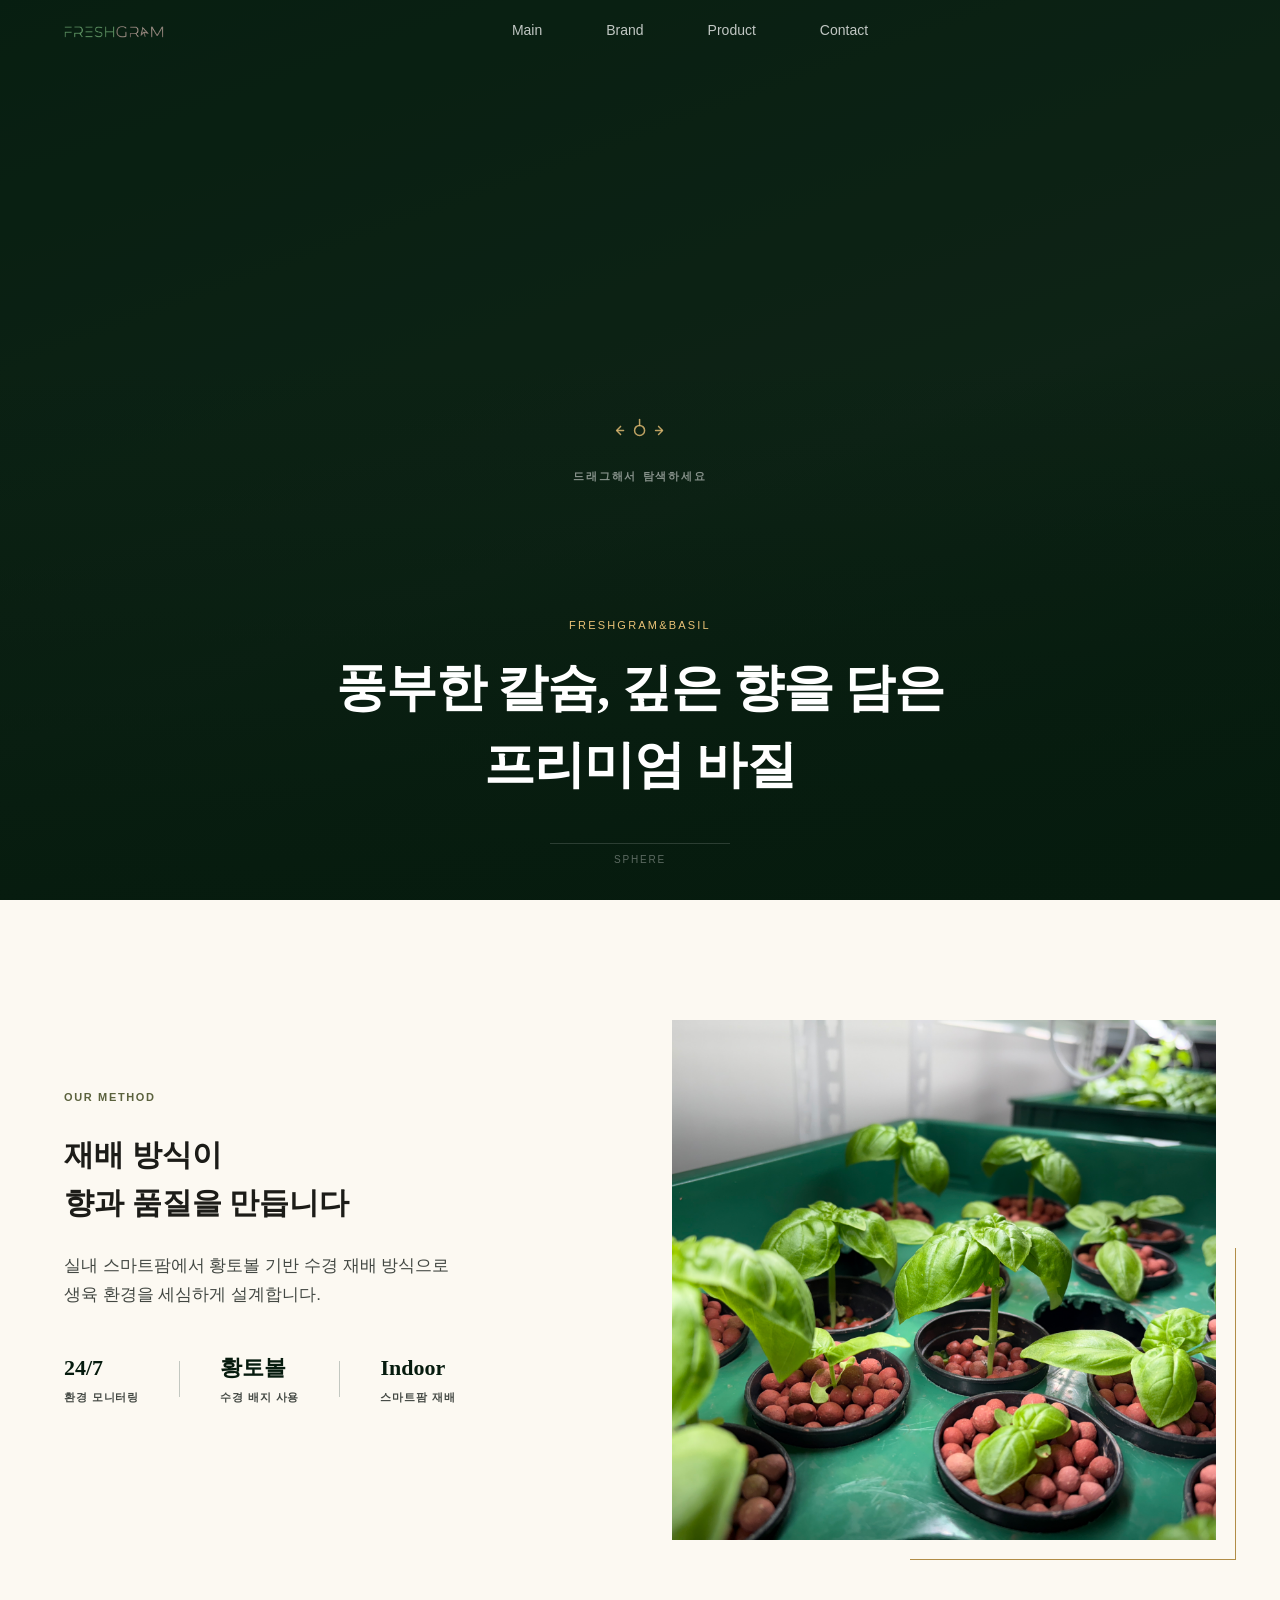
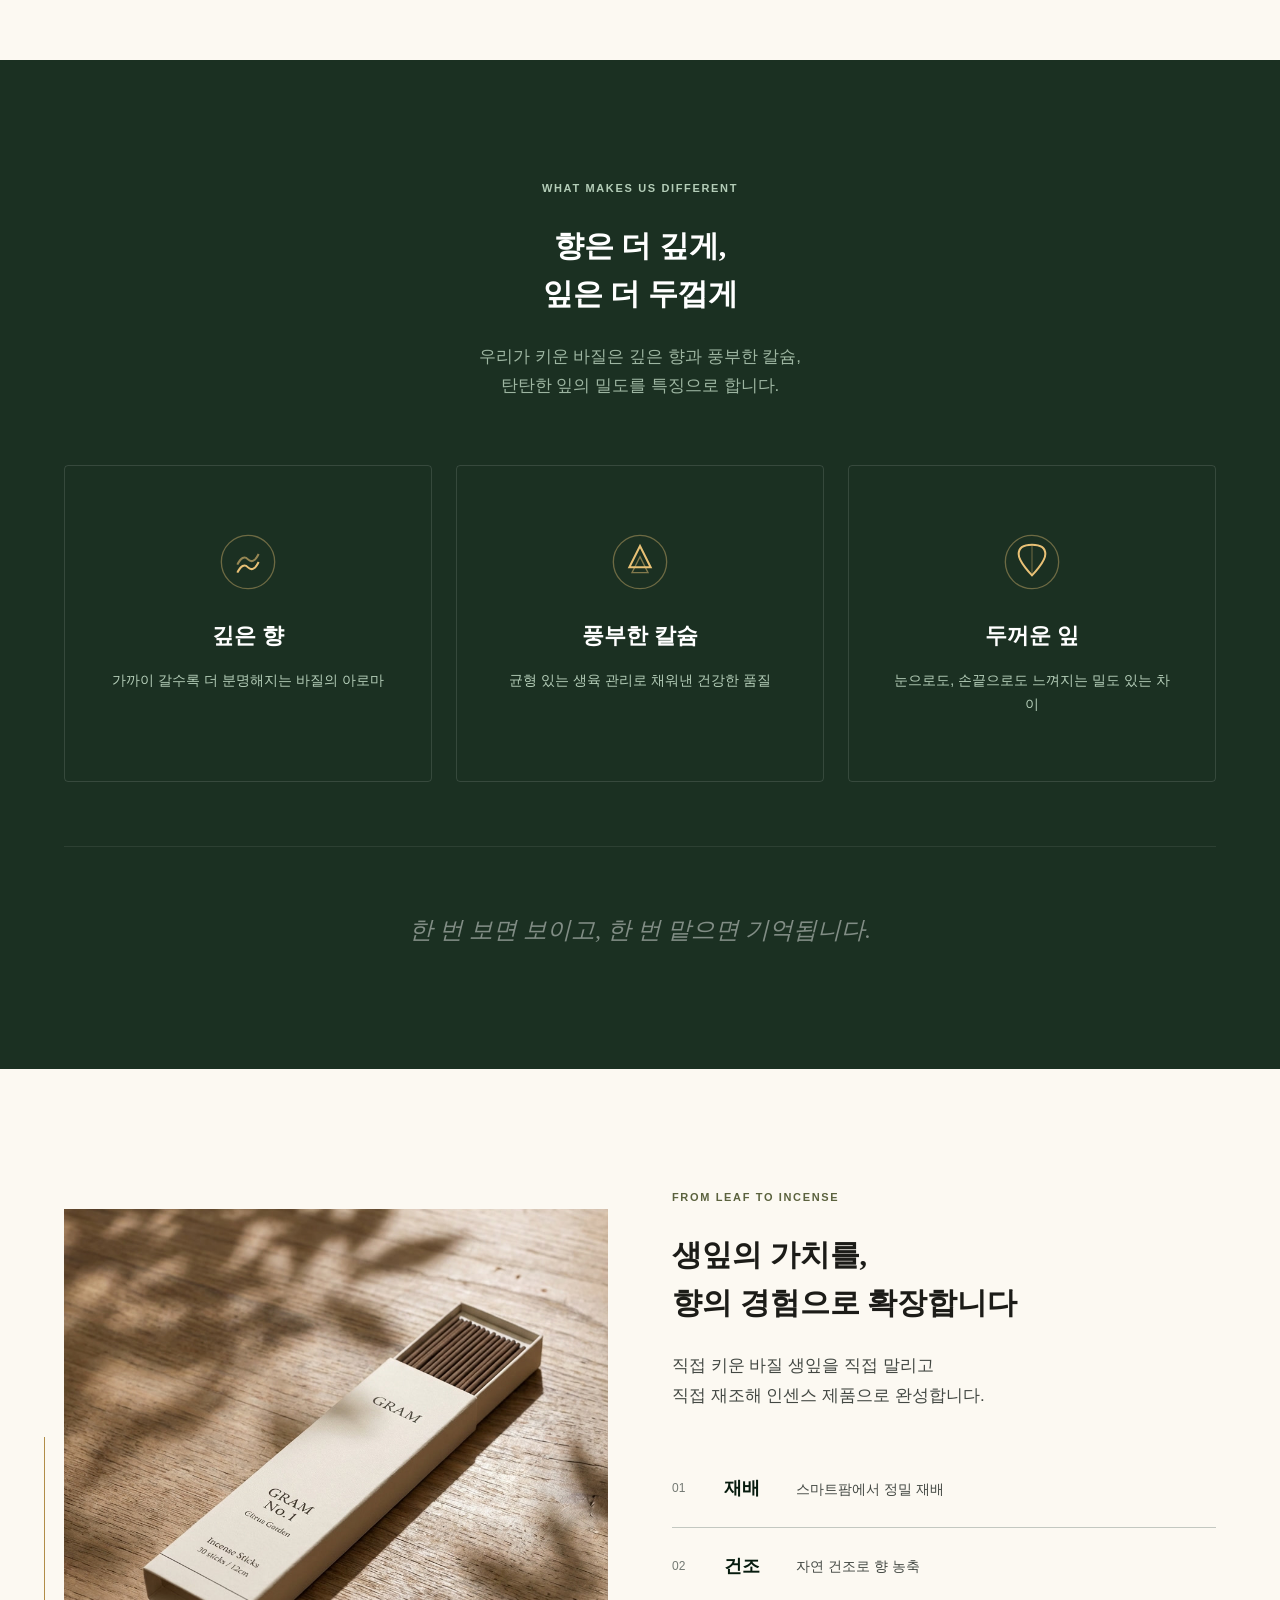
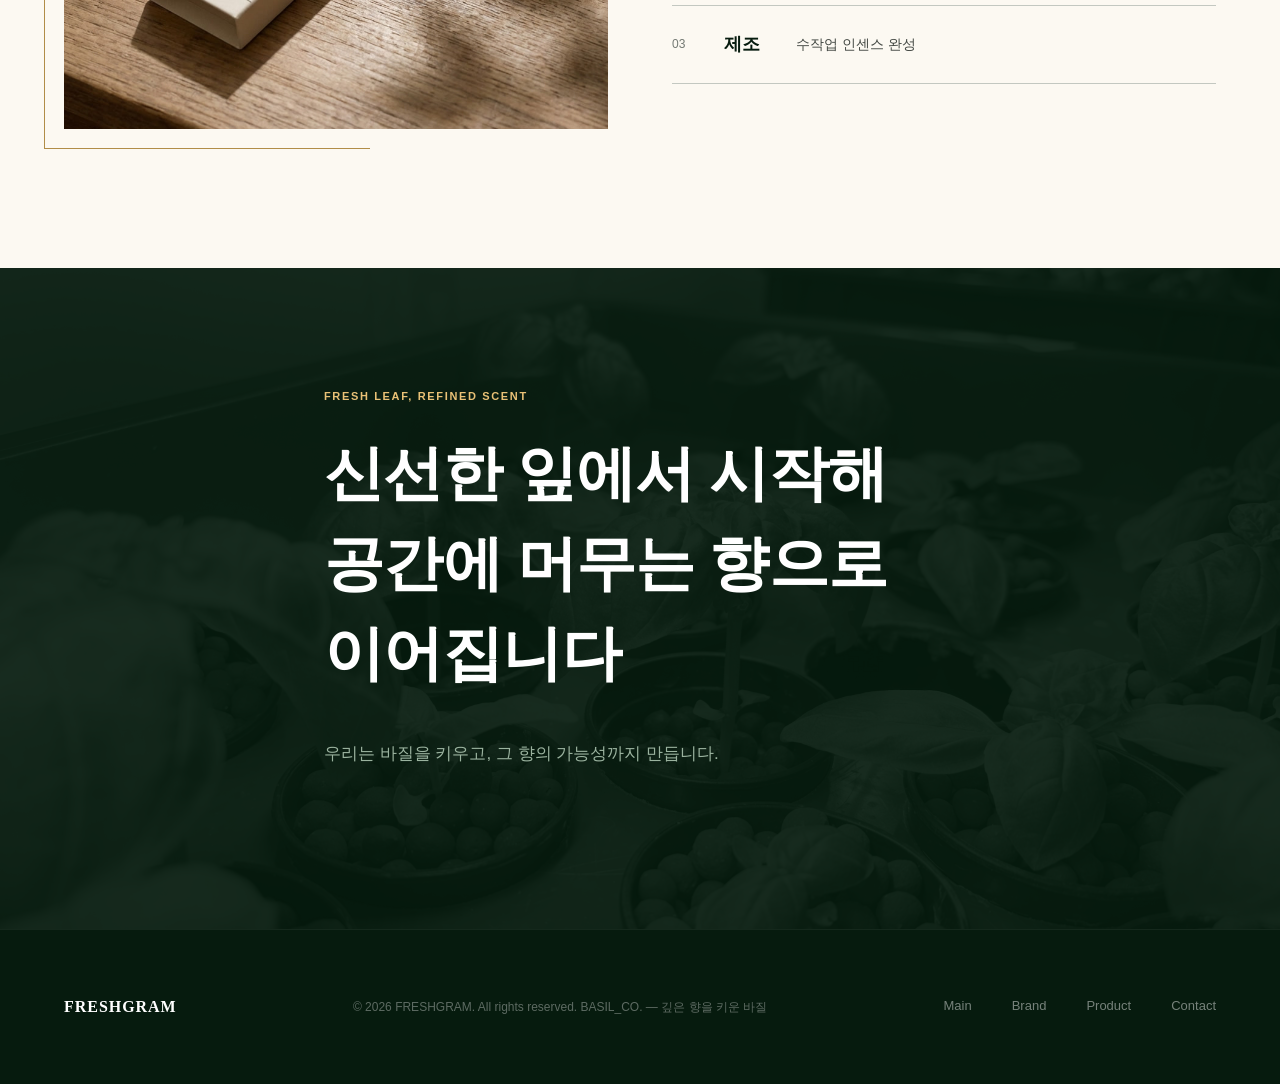
==== commit fef9d6ad: "Update index.html" ====
--- a/index.html
+++ b/index.html
@@ -159,7 +159,7 @@
         </div>
       </div>
       <div class="split__image reveal reveal--right">
-        <img src="images/브랜드사진/farm.jpeg" alt="스마트팜 재배 환경" class="split__img" loading="lazy"
+        <img src="images/brand/farm.jpeg" alt="스마트팜 재배 환경" class="split__img" loading="lazy"
              onerror="this.parentElement.classList.add('img-fallback')" />
         <div class="split__image-accent"></div>
       </div>
@@ -226,7 +226,7 @@
   <section class="section section--cream" id="product" aria-label="제품 소개">
     <div class="container split split--reverse">
       <div class="split__image reveal">
-        <img src="images/브랜드사진/incense.png" alt="바질 인센스 제품" class="split__img" loading="lazy"
+        <img src="images/brand/incense.png" alt="바질 인센스 제품" class="split__img" loading="lazy"
              onerror="this.parentElement.classList.add('img-fallback')" />
         <div class="split__image-accent split__image-accent--left"></div>
       </div>
@@ -261,7 +261,7 @@
   <!-- SECTION 5: CONTACT -->
   <section class="section section--forest" id="contact" aria-label="문의">
     <div class="closing__bg-img">
-      <img src="images/브랜드사진/farm.jpeg" alt="" aria-hidden="true" loading="lazy"
+      <img src="images/brand/farm.jpeg" alt="" aria-hidden="true" loading="lazy"
            onerror="this.style.display='none'" />
     </div>
     <div class="container closing__content reveal">
